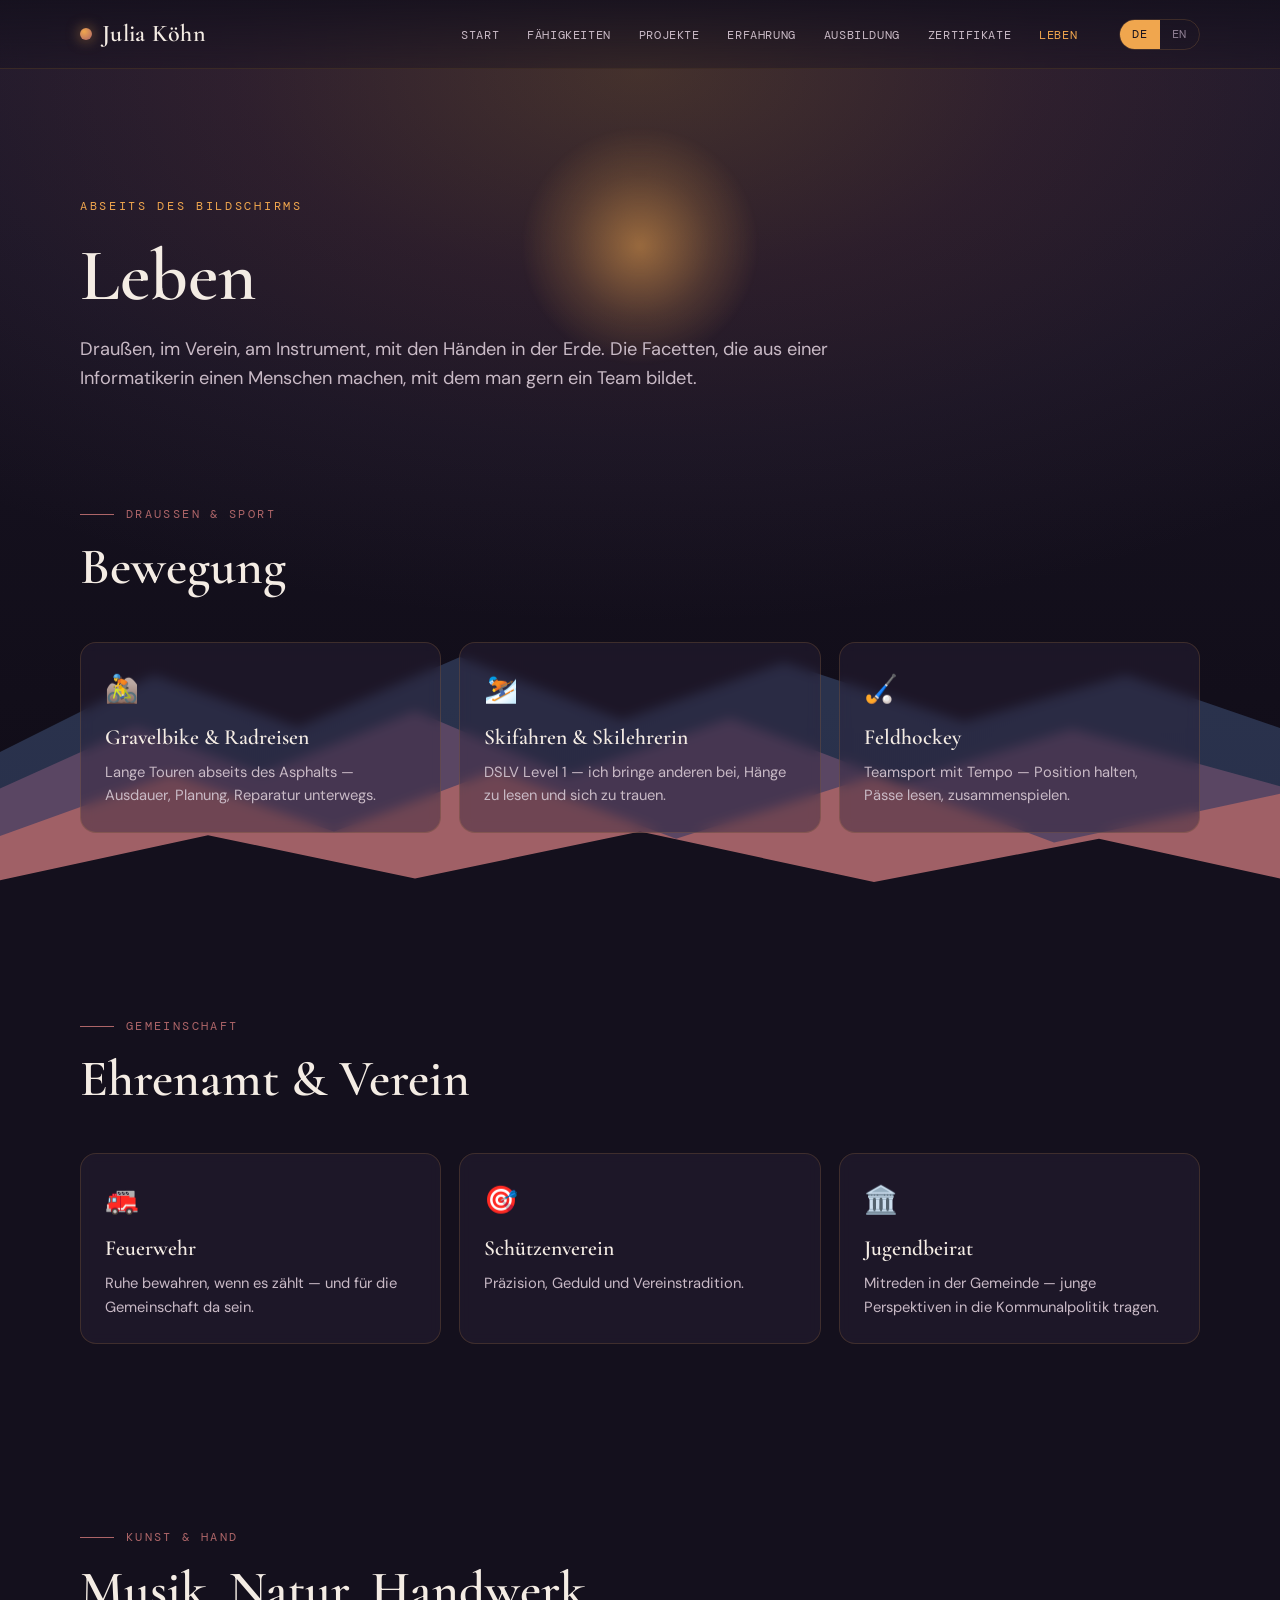
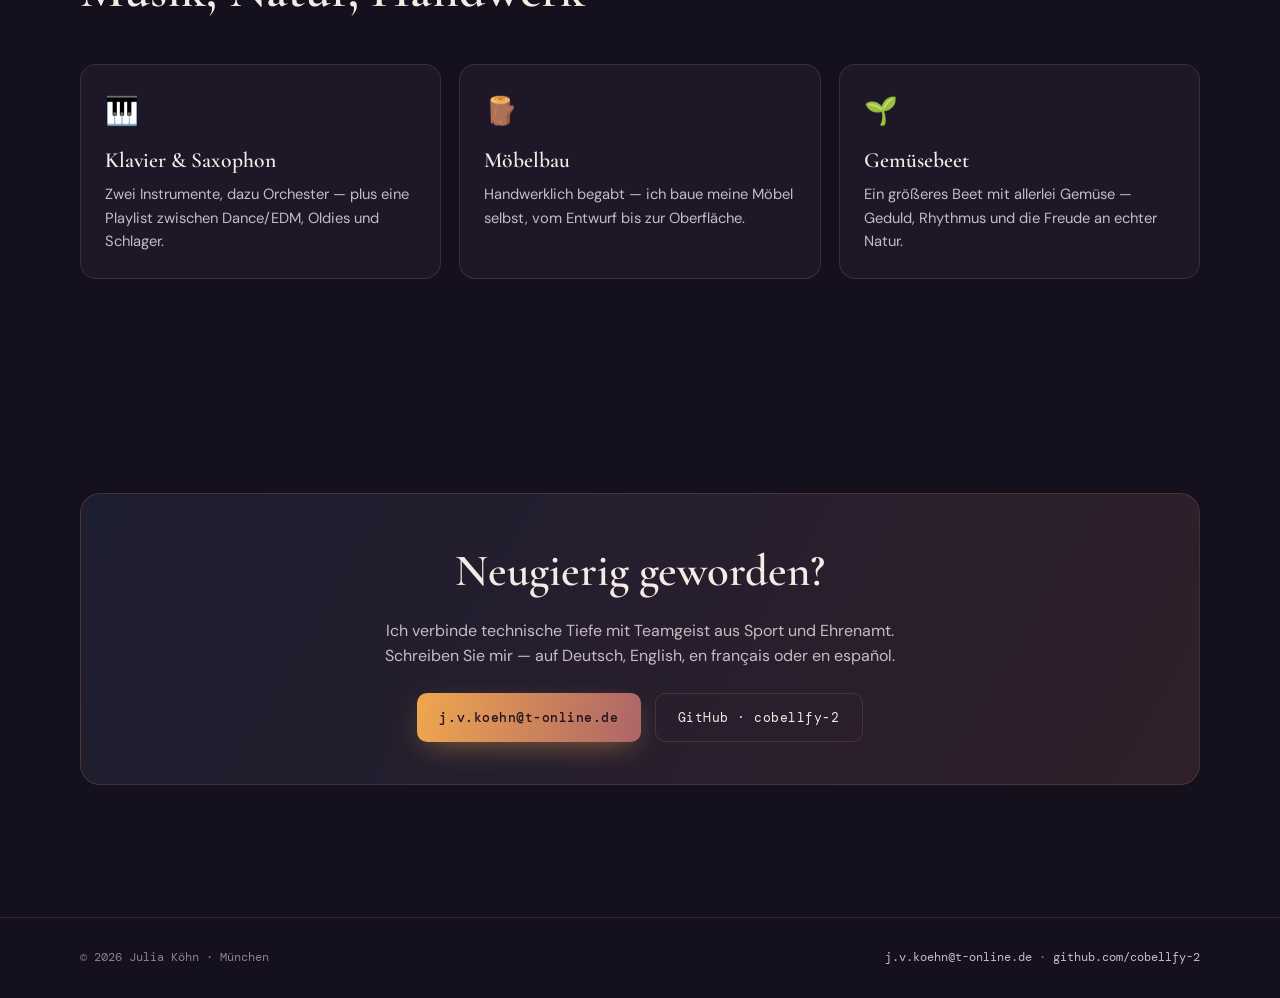
==== life.html @ fc3f9aa5 "Portfolio site" ====
<!DOCTYPE html>
<html lang="de">
<head>
<meta charset="utf-8">
<meta name="viewport" content="width=device-width, initial-scale=1">
<title data-de="Julia Köhn — Leben" data-en="Julia Köhn — Life">Julia Köhn — Leben</title>
<link rel="preconnect" href="https://fonts.googleapis.com">
<link rel="preconnect" href="https://fonts.gstatic.com" crossorigin>
<link href="https://fonts.googleapis.com/css2?family=Cormorant+Garamond:wght@500;600;700&family=DM+Mono:wght@400;500&family=DM+Sans:opsz,wght@9..40,400;9..40,500;9..40,600&display=swap" rel="stylesheet">
<link rel="stylesheet" href="assets/style.css">
</head>
<body>

<div class="sky"><div class="sun"></div></div>
<div class="stars"></div>
<svg class="ranges" viewBox="0 0 1440 460" preserveAspectRatio="xMidYMax slice" xmlns="http://www.w3.org/2000/svg">
  <path d="M0 300 L180 210 L340 268 L520 190 L700 260 L880 196 L1080 262 L1260 210 L1440 272 L1440 460 L0 460 Z" fill="#3F5177" opacity="0.55"/>
  <path d="M0 340 L160 268 L300 320 L470 250 L640 322 L820 258 L1010 330 L1200 270 L1440 336 L1440 460 L0 460 Z" fill="#6E506D" opacity="0.72"/>
  <path d="M0 392 L200 320 L380 384 L560 316 L760 392 L980 322 L1180 396 L1440 340 L1440 460 L0 460 Z" fill="#AD6568" opacity="0.85"/>
  <path d="M0 440 L240 388 L470 436 L720 384 L980 440 L1230 392 L1440 438 L1440 460 L0 460 Z" fill="#14101d"/>
</svg>

<header class="nav">
  <div class="nav-inner">
    <a class="brand" href="index.html"><span class="dot"></span>Julia&nbsp;Köhn</a>
    <button class="burger" aria-label="Menu">☰</button>
    <ul class="nav-links">
      <li><a href="index.html"  data-de="Start" data-en="Home">Start</a></li>
      <li><a href="skills.html"  data-de="Fähigkeiten" data-en="Skills">Fähigkeiten</a></li>
      <li><a href="projects.html"  data-de="Projekte" data-en="Projects">Projekte</a></li>
      <li><a href="experience.html"  data-de="Erfahrung" data-en="Experience">Erfahrung</a></li>
      <li><a href="education.html"  data-de="Ausbildung" data-en="Education">Ausbildung</a></li>
      <li><a href="certificates.html"  data-de="Zertifikate" data-en="Certificates">Zertifikate</a></li>
      <li><a href="life.html" class="active" data-de="Leben" data-en="Life">Leben</a></li>
    </ul>
    <div class="lang-toggle" role="group" aria-label="Language">
      <button data-lang="de" class="on">DE</button>
      <button data-lang="en">EN</button>
    </div>
  </div>
</header>

<main class="wrap">

  <section class="page-title">
    <p class="eyebrow reveal" data-de="Abseits des Bildschirms" data-en="Away from the screen">Abseits des Bildschirms</p>
    <h1 class="reveal d1" data-de="Leben" data-en="Life">Leben</h1>
    <p class="lede reveal d2" data-de="Draußen, im Verein, am Instrument, mit den Händen in der Erde. Die Facetten, die aus einer Informatikerin einen Menschen machen, mit dem man gern ein Team bildet." data-en="Outdoors, in clubs, at an instrument, hands in the soil. The facets that turn an informatician into someone you'd want on your team.">Draußen, im Verein, am Instrument, mit den Händen in der Erde. Die Facetten, die aus einer Informatikerin einen Menschen machen, mit dem man gern ein Team bildet.</p>
  </section>

  <section>
    <div class="sec-head reveal">
      <p class="kicker" data-de="Draußen & Sport" data-en="Outdoors & sport">Draußen &amp; Sport</p>
      <h2 data-de="Bewegung" data-en="In motion">Bewegung</h2>
    </div>
    <div class="hobbies">
      <div class="hobby reveal"><div class="ic">🚵</div><h3 data-de="Gravelbike & Radreisen" data-en="Gravel & bike touring">Gravelbike &amp; Radreisen</h3><p data-de="Lange Touren abseits des Asphalts — Ausdauer, Planung, Reparatur unterwegs." data-en="Long routes off the tarmac — endurance, planning, roadside repairs.">Lange Touren abseits des Asphalts — Ausdauer, Planung, Reparatur unterwegs.</p></div>
      <div class="hobby reveal d1"><div class="ic">⛷️</div><h3 data-de="Skifahren & Skilehrerin" data-en="Skiing & instructing">Skifahren &amp; Skilehrerin</h3><p data-de="DSLV Level 1 — ich bringe anderen bei, Hänge zu lesen und sich zu trauen." data-en="DSLV Level 1 — I teach others to read a slope and to trust themselves.">DSLV Level 1 — ich bringe anderen bei, Hänge zu lesen und sich zu trauen.</p></div>
      <div class="hobby reveal d2"><div class="ic">🏑</div><h3 data-de="Feldhockey" data-en="Field hockey">Feldhockey</h3><p data-de="Teamsport mit Tempo — Position halten, Pässe lesen, zusammenspielen." data-en="Fast team sport — holding position, reading passes, playing together.">Teamsport mit Tempo — Position halten, Pässe lesen, zusammenspielen.</p></div>
    </div>
  </section>

  <section>
    <div class="sec-head reveal">
      <p class="kicker" data-de="Gemeinschaft" data-en="Community">Gemeinschaft</p>
      <h2 data-de="Ehrenamt & Verein" data-en="Volunteering & clubs">Ehrenamt &amp; Verein</h2>
    </div>
    <div class="hobbies">
      <div class="hobby reveal"><div class="ic">🚒</div><h3 data-de="Feuerwehr" data-en="Fire brigade">Feuerwehr</h3><p data-de="Ruhe bewahren, wenn es zählt — und für die Gemeinschaft da sein." data-en="Staying calm when it counts — and being there for the community.">Ruhe bewahren, wenn es zählt — und für die Gemeinschaft da sein.</p></div>
      <div class="hobby reveal d1"><div class="ic">🎯</div><h3 data-de="Schützenverein" data-en="Marksmen's club">Schützenverein</h3><p data-de="Präzision, Geduld und Vereinstradition." data-en="Precision, patience and club tradition.">Präzision, Geduld und Vereinstradition.</p></div>
      <div class="hobby reveal d2"><div class="ic">🏛️</div><h3 data-de="Jugendbeirat" data-en="Youth council">Jugendbeirat</h3><p data-de="Mitreden in der Gemeinde — junge Perspektiven in die Kommunalpolitik tragen." data-en="A voice in the municipality — bringing young perspectives into local politics.">Mitreden in der Gemeinde — junge Perspektiven in die Kommunalpolitik tragen.</p></div>
    </div>
  </section>

  <section>
    <div class="sec-head reveal">
      <p class="kicker" data-de="Kunst & Hand" data-en="Art & craft">Kunst &amp; Hand</p>
      <h2 data-de="Musik, Natur, Handwerk" data-en="Music, nature, craft">Musik, Natur, Handwerk</h2>
    </div>
    <div class="hobbies">
      <div class="hobby reveal"><div class="ic">🎹</div><h3 data-de="Klavier & Saxophon" data-en="Piano & saxophone">Klavier &amp; Saxophon</h3><p data-de="Zwei Instrumente, dazu Orchester — plus eine Playlist zwischen Dance/EDM, Oldies und Schlager." data-en="Two instruments plus orchestra — and a playlist spanning dance/EDM, oldies and Schlager.">Zwei Instrumente, dazu Orchester — plus eine Playlist zwischen Dance/EDM, Oldies und Schlager.</p></div>
      <div class="hobby reveal d1"><div class="ic">🪵</div><h3 data-de="Möbelbau" data-en="Furniture making">Möbelbau</h3><p data-de="Handwerklich begabt — ich baue meine Möbel selbst, vom Entwurf bis zur Oberfläche." data-en="Handy with tools — I build my own furniture, from design to finish.">Handwerklich begabt — ich baue meine Möbel selbst, vom Entwurf bis zur Oberfläche.</p></div>
      <div class="hobby reveal d2"><div class="ic">🌱</div><h3 data-de="Gemüsebeet" data-en="Vegetable garden">Gemüsebeet</h3><p data-de="Ein größeres Beet mit allerlei Gemüse — Geduld, Rhythmus und die Freude an echter Natur." data-en="A sizeable bed of all sorts of vegetables — patience, rhythm and the joy of real nature.">Ein größeres Beet mit allerlei Gemüse — Geduld, Rhythmus und die Freude an echter Natur.</p></div>
    </div>
  </section>

  <section>
    <div class="contact reveal">
      <h2 data-de="Neugierig geworden?" data-en="Curious?">Neugierig geworden?</h2>
      <p data-de="Ich verbinde technische Tiefe mit Teamgeist aus Sport und Ehrenamt. Schreiben Sie mir — auf Deutsch, English, en français oder en español." data-en="I pair technical depth with the team spirit that comes from sport and volunteering. Write to me — in German, English, French or Spanish.">Ich verbinde technische Tiefe mit Teamgeist aus Sport und Ehrenamt. Schreiben Sie mir — auf Deutsch, English, en français oder en español.</p>
      <div class="row">
        <a class="btn primary" href="mailto:j.v.koehn@t-online.de">j.v.koehn@t-online.de</a>
        <a class="btn ghost" href="https://github.com/cobellfy-2" target="_blank" rel="noopener">GitHub · cobellfy-2</a>
      </div>
    </div>
  </section>

</main>

<footer class="foot">
  <div class="foot-inner">
    <span>© 2026 Julia Köhn · München</span>
    <span><a href="mailto:j.v.koehn@t-online.de">j.v.koehn@t-online.de</a> · <a href="https://github.com/cobellfy-2" target="_blank" rel="noopener">github.com/cobellfy-2</a></span>
  </div>
</footer>
<script src="assets/site.js"></script>
</body>
</html>
---- assets/style.css ----
/* =========================================================
   Julia Köhn — Portfolio
   Mountain-sunset dark theme
   Palette: #F0A64E  #AD6568  #6E506D  #3F5177
   Type:    Cormorant Garamond / DM Sans / DM Mono
   ========================================================= */

:root {
  /* sunset palette */
  --amber:  #F0A64E;
  --rose:   #AD6568;
  --plum:   #6E506D;
  --dusk:   #3F5177;

  /* dark ground */
  --night:   #14101d;
  --night-2: #1d1729;
  --panel:   rgba(45, 34, 58, 0.42);
  --panel-solid: #241b30;
  --line:    rgba(240, 166, 78, 0.16);

  /* ink */
  --ink:     #F4ECE4;
  --ink-soft:#C9BAC6;
  --ink-mute:#8E7E92;

  /* type */
  --serif: "Cormorant Garamond", Georgia, serif;
  --sans:  "DM Sans", system-ui, sans-serif;
  --mono:  "DM Mono", ui-monospace, monospace;

  --wrap: 1120px;
  --ease: cubic-bezier(.22,.61,.36,1);
}

* { box-sizing: border-box; }

html { scroll-behavior: smooth; }

body {
  margin: 0;
  font-family: var(--sans);
  color: var(--ink);
  background: var(--night);
  line-height: 1.6;
  -webkit-font-smoothing: antialiased;
  overflow-x: hidden;
}

/* ---------- atmospheric background ---------- */
.sky {
  position: fixed;
  inset: 0;
  z-index: -2;
  background:
    radial-gradient(120% 90% at 50% 8%, rgba(240,166,78,.20) 0%, rgba(173,101,104,.14) 26%, rgba(110,80,109,.10) 46%, rgba(20,16,29,0) 68%),
    linear-gradient(180deg, #1b1526 0%, #14101d 55%, #100c17 100%);
}
.sky .sun {
  position: absolute;
  left: 50%;
  top: 14vh;
  width: 240px;
  height: 240px;
  margin-left: -120px;
  border-radius: 50%;
  background: radial-gradient(circle, rgba(240,166,78,.55) 0%, rgba(240,166,78,.18) 42%, rgba(240,166,78,0) 70%);
  filter: blur(2px);
}
.ranges {
  position: fixed;
  left: 0; right: 0; bottom: 0;
  z-index: -1;
  width: 100%;
  height: 46vh;
  min-height: 320px;
  display: block;
  pointer-events: none;
}

/* stars */
.stars { position: fixed; inset: 0 0 auto 0; height: 60vh; z-index: -2; pointer-events: none; }
.stars span {
  position: absolute;
  width: 2px; height: 2px; border-radius: 50%;
  background: var(--ink);
  opacity: .0;
  animation: twinkle 5s ease-in-out infinite;
}
@keyframes twinkle { 0%,100%{opacity:.15;} 50%{opacity:.7;} }

/* ---------- layout ---------- */
.wrap { width: min(var(--wrap), 92vw); margin-inline: auto; }

section { position: relative; padding: 92px 0; }
.lead { padding-top: 132px; }

/* ---------- top nav ---------- */
header.nav {
  position: sticky; top: 0; z-index: 50;
  backdrop-filter: blur(12px);
  background: linear-gradient(180deg, rgba(20,16,29,.86), rgba(20,16,29,.35));
  border-bottom: 1px solid var(--line);
}
.nav-inner {
  width: min(var(--wrap), 92vw); margin-inline: auto;
  display: flex; align-items: center; gap: 22px;
  height: 68px;
}
.brand {
  font-family: var(--serif);
  font-size: 1.5rem; font-weight: 600; letter-spacing: .3px;
  color: var(--ink); text-decoration: none;
  display: flex; align-items: center; gap: 10px;
}
.brand .dot {
  width: 12px; height: 12px; border-radius: 50%;
  background: radial-gradient(circle at 35% 30%, var(--amber), var(--rose));
  box-shadow: 0 0 14px rgba(240,166,78,.6);
}
.nav-links {
  display: flex; gap: 4px; margin-left: auto;
  list-style: none; padding: 0; margin-block: 0;
}
.nav-links a {
  font-family: var(--mono);
  font-size: .74rem; letter-spacing: .05em; text-transform: uppercase;
  color: var(--ink-soft); text-decoration: none;
  padding: 8px 12px; border-radius: 8px;
  transition: color .2s, background .2s;
}
.nav-links a:hover { color: var(--ink); background: rgba(240,166,78,.08); }
.nav-links a.active { color: var(--amber); }

.lang-toggle {
  font-family: var(--mono);
  display: inline-flex; align-items: center;
  border: 1px solid var(--line); border-radius: 999px;
  overflow: hidden; margin-left: 8px;
}
.lang-toggle button {
  background: transparent; border: 0; cursor: pointer;
  color: var(--ink-mute);
  font-family: var(--mono); font-size: .72rem; letter-spacing: .06em;
  padding: 7px 12px; transition: color .2s, background .2s;
}
.lang-toggle button.on { color: var(--night); background: var(--amber); }

.burger {
  display: none; margin-left: auto;
  background: transparent; border: 1px solid var(--line);
  border-radius: 8px; color: var(--ink); cursor: pointer;
  width: 42px; height: 38px; font-size: 1.2rem;
}

/* ---------- hero ---------- */
.hero { padding: 128px 0 40px; }
.eyebrow {
  font-family: var(--mono); font-size: .76rem;
  letter-spacing: .22em; text-transform: uppercase;
  color: var(--amber); margin: 0 0 22px;
}
.hero h1 {
  font-family: var(--serif);
  font-weight: 600;
  font-size: clamp(2.9rem, 7vw, 5.6rem);
  line-height: 1.02; margin: 0 0 8px;
  letter-spacing: -.01em;
}
.hero h1 .accent {
  background: linear-gradient(100deg, var(--amber), var(--rose) 55%, var(--plum));
  -webkit-background-clip: text; background-clip: text; color: transparent;
}
.hero .sub {
  font-size: 1.22rem; color: var(--ink-soft);
  max-width: 58ch; margin: 20px 0 0;
}
.hero .meta {
  display: flex; flex-wrap: wrap; gap: 10px 24px;
  margin-top: 30px; font-family: var(--mono);
  font-size: .82rem; color: var(--ink-mute);
}
.hero .meta span { display: inline-flex; align-items: center; gap: 8px; }
.hero .meta span::before {
  content: ""; width: 6px; height: 6px; border-radius: 50%;
  background: var(--amber);
}
.cta-row { margin-top: 38px; display: flex; flex-wrap: wrap; gap: 14px; }
.btn {
  font-family: var(--mono); font-size: .82rem; letter-spacing: .04em;
  text-decoration: none; padding: 13px 22px; border-radius: 10px;
  display: inline-flex; align-items: center; gap: 9px;
  transition: transform .18s var(--ease), box-shadow .2s, background .2s;
}
.btn.primary {
  background: linear-gradient(100deg, var(--amber), var(--rose));
  color: #201421; font-weight: 500;
  box-shadow: 0 10px 30px -10px rgba(240,166,78,.55);
}
.btn.primary:hover { transform: translateY(-2px); box-shadow: 0 16px 40px -12px rgba(240,166,78,.7); }
.btn.ghost { border: 1px solid var(--line); color: var(--ink); }
.btn.ghost:hover { background: rgba(240,166,78,.08); transform: translateY(-2px); }

/* ---------- section headings ---------- */
.sec-head { margin-bottom: 46px; max-width: 62ch; }
.sec-head .kicker {
  font-family: var(--mono); font-size: .74rem; letter-spacing: .2em;
  text-transform: uppercase; color: var(--rose);
  display: flex; align-items: center; gap: 12px; margin: 0 0 16px;
}
.sec-head .kicker::before {
  content: ""; width: 34px; height: 1px; background: var(--rose);
}
.sec-head h2 {
  font-family: var(--serif); font-weight: 600;
  font-size: clamp(2rem, 4.4vw, 3.2rem); line-height: 1.08; margin: 0;
}
.sec-head p { color: var(--ink-soft); font-size: 1.06rem; margin: 16px 0 0; }

/* ---------- cards ---------- */
.grid { display: grid; gap: 20px; }
.g-2 { grid-template-columns: repeat(2, 1fr); }
.g-3 { grid-template-columns: repeat(3, 1fr); }

.card {
  background: var(--panel);
  border: 1px solid var(--line);
  border-radius: 16px;
  padding: 26px;
  backdrop-filter: blur(6px);
  transition: transform .25s var(--ease), border-color .25s, box-shadow .25s;
}
.card:hover {
  transform: translateY(-4px);
  border-color: rgba(240,166,78,.4);
  box-shadow: 0 18px 44px -22px rgba(240,166,78,.5);
}
.card h3 {
  font-family: var(--serif); font-size: 1.55rem; font-weight: 600;
  margin: 0 0 8px;
}
.card p { color: var(--ink-soft); margin: 0; font-size: .98rem; }
.card .num {
  font-family: var(--mono); font-size: .78rem; color: var(--amber);
  letter-spacing: .1em;
}

/* skill meters */
.skill-row { margin-bottom: 22px; }
.skill-row:last-child { margin-bottom: 0; }
.skill-row .top {
  display: flex; justify-content: space-between; align-items: baseline;
  margin-bottom: 8px;
}
.skill-row .name { font-weight: 500; }
.skill-row .lvl { font-family: var(--mono); font-size: .74rem; color: var(--ink-mute); }
.bar { height: 6px; border-radius: 999px; background: rgba(255,255,255,.06); overflow: hidden; }
.bar i {
  display: block; height: 100%; width: 0;
  background: linear-gradient(90deg, var(--dusk), var(--plum) 40%, var(--rose) 72%, var(--amber));
  border-radius: 999px;
  transition: width 1.1s var(--ease);
}

/* chips */
.chips { display: flex; flex-wrap: wrap; gap: 9px; margin-top: 4px; }
.chip {
  font-family: var(--mono); font-size: .74rem;
  border: 1px solid var(--line); border-radius: 999px;
  padding: 6px 12px; color: var(--ink-soft);
  background: rgba(63,81,119,.16);
}
.chip.hot { border-color: rgba(240,166,78,.45); color: var(--amber); background: rgba(240,166,78,.08); }

/* timeline */
.timeline { position: relative; margin-top: 8px; }
.timeline::before {
  content: ""; position: absolute; left: 9px; top: 6px; bottom: 6px;
  width: 2px; background: linear-gradient(180deg, var(--amber), var(--rose), var(--plum), var(--dusk));
  opacity: .5;
}
.tl-item { position: relative; padding: 0 0 34px 44px; }
.tl-item:last-child { padding-bottom: 0; }
.tl-item::before {
  content: ""; position: absolute; left: 3px; top: 4px;
  width: 14px; height: 14px; border-radius: 50%;
  background: var(--night); border: 2px solid var(--amber);
  box-shadow: 0 0 0 4px rgba(240,166,78,.12);
}
.tl-item .when { font-family: var(--mono); font-size: .76rem; color: var(--amber); letter-spacing: .04em; }
.tl-item h3 { font-family: var(--serif); font-size: 1.5rem; font-weight: 600; margin: 4px 0 2px; }
.tl-item .org { color: var(--ink-soft); font-size: .96rem; }
.tl-item .body { color: var(--ink-soft); margin: 10px 0 0; font-size: .96rem; }

/* project cards */
.proj { display: flex; flex-direction: column; }
.proj .tag { font-family: var(--mono); font-size: .72rem; color: var(--rose); letter-spacing: .1em; text-transform: uppercase; }
.proj h3 { margin: 6px 0 10px; }
.proj .metric-row { display: flex; gap: 22px; margin: 16px 0; flex-wrap: wrap; }
.proj .metric { }
.proj .metric b { font-family: var(--serif); font-size: 1.7rem; color: var(--amber); display: block; line-height: 1; }
.proj .metric small { font-family: var(--mono); font-size: .68rem; color: var(--ink-mute); letter-spacing: .05em; }
.proj .links { margin-top: auto; padding-top: 16px; display: flex; gap: 16px; }
.proj .links a { font-family: var(--mono); font-size: .78rem; color: var(--amber); text-decoration: none; border-bottom: 1px solid rgba(240,166,78,.3); padding-bottom: 2px; }
.proj .links a:hover { border-color: var(--amber); }

/* language spans */
[data-en] { }

/* fact grid */
.facts { display: grid; grid-template-columns: repeat(4,1fr); gap: 18px; margin-top: 40px; }
.fact { text-align: left; }
.fact b { font-family: var(--serif); font-size: 2.6rem; color: var(--amber); line-height: 1; display: block; }
.fact span { font-family: var(--mono); font-size: .72rem; color: var(--ink-mute); letter-spacing: .06em; }

/* language list */
.lang-list { display: grid; gap: 14px; }
.lang-list .row { display: flex; align-items: center; gap: 16px; }
.lang-list .flag {
  font-family: var(--serif); font-size: 1.2rem; font-weight: 600;
  width: 46px; text-align: center; color: var(--amber);
}
.lang-list .pips { display: flex; gap: 5px; }
.lang-list .pip { width: 26px; height: 6px; border-radius: 3px; background: rgba(255,255,255,.08); }
.lang-list .pip.on { background: linear-gradient(90deg, var(--rose), var(--amber)); }
.lang-list .cefr { font-family: var(--mono); font-size: .74rem; color: var(--ink-mute); margin-left: auto; }

/* hobby grid */
.hobbies { display: grid; grid-template-columns: repeat(3,1fr); gap: 18px; }
.hobby {
  border: 1px solid var(--line); border-radius: 16px; padding: 24px;
  background: var(--panel); backdrop-filter: blur(6px);
  transition: transform .25s var(--ease), border-color .25s;
}
.hobby:hover { transform: translateY(-4px); border-color: rgba(240,166,78,.4); }
.hobby .ic { font-size: 1.7rem; margin-bottom: 10px; }
.hobby h3 { font-family: var(--serif); font-size: 1.35rem; font-weight: 600; margin: 0 0 6px; }
.hobby p { color: var(--ink-soft); font-size: .92rem; margin: 0; }

/* contact strip */
.contact {
  border: 1px solid var(--line); border-radius: 20px;
  background: linear-gradient(120deg, rgba(63,81,119,.22), rgba(173,101,104,.18));
  padding: 42px; text-align: center; margin-top: 30px;
}
.contact h2 { font-family: var(--serif); font-weight: 600; font-size: clamp(1.8rem,4vw,2.8rem); margin: 0 0 10px; }
.contact p { color: var(--ink-soft); margin: 0 auto 24px; max-width: 50ch; }
.contact .row { display: flex; gap: 14px; justify-content: center; flex-wrap: wrap; }

/* footer */
footer.foot {
  border-top: 1px solid var(--line); margin-top: 40px;
  padding: 30px 0; color: var(--ink-mute);
  font-family: var(--mono); font-size: .78rem;
}
.foot-inner { width: min(var(--wrap),92vw); margin-inline:auto; display:flex; justify-content: space-between; flex-wrap: wrap; gap: 14px; }
.foot-inner a { color: var(--ink-soft); text-decoration: none; }
.foot-inner a:hover { color: var(--amber); }

/* reveal animation */
.reveal { opacity: 0; transform: translateY(26px); transition: opacity .7s var(--ease), transform .7s var(--ease); }
.reveal.in { opacity: 1; transform: none; }
.reveal.d1 { transition-delay: .08s; }
.reveal.d2 { transition-delay: .16s; }
.reveal.d3 { transition-delay: .24s; }
.reveal.d4 { transition-delay: .32s; }

/* page intro title block shared */
.page-title { padding-top: 128px; padding-bottom: 20px; }
.page-title h1 {
  font-family: var(--serif); font-weight: 600;
  font-size: clamp(2.6rem, 6vw, 4.6rem); line-height: 1.04; margin: 8px 0 0;
}
.page-title .lede { color: var(--ink-soft); font-size: 1.14rem; max-width: 62ch; margin: 20px 0 0; }

/* responsive */
@media (max-width: 860px) {
  .g-2, .g-3 { grid-template-columns: 1fr; }
  .facts { grid-template-columns: repeat(2,1fr); }
  .hobbies { grid-template-columns: 1fr 1fr; }
  .nav-links {
    position: fixed; inset: 68px 0 auto 0;
    flex-direction: column; gap: 0;
    background: var(--night-2); border-bottom: 1px solid var(--line);
    padding: 12px 5vw 20px; transform: translateY(-140%);
    transition: transform .3s var(--ease); margin: 0;
  }
  .nav-links.open { transform: none; }
  .nav-links a { padding: 12px 8px; }
  .burger { display: block; }
  .foot-inner { flex-direction: column; }
}
@media (max-width: 520px) {
  .facts, .hobbies { grid-template-columns: 1fr; }
}

@media (prefers-reduced-motion: reduce) {
  * { animation: none !important; scroll-behavior: auto; }
  .reveal { opacity: 1; transform: none; transition: none; }
  .bar i { transition: none; }
}
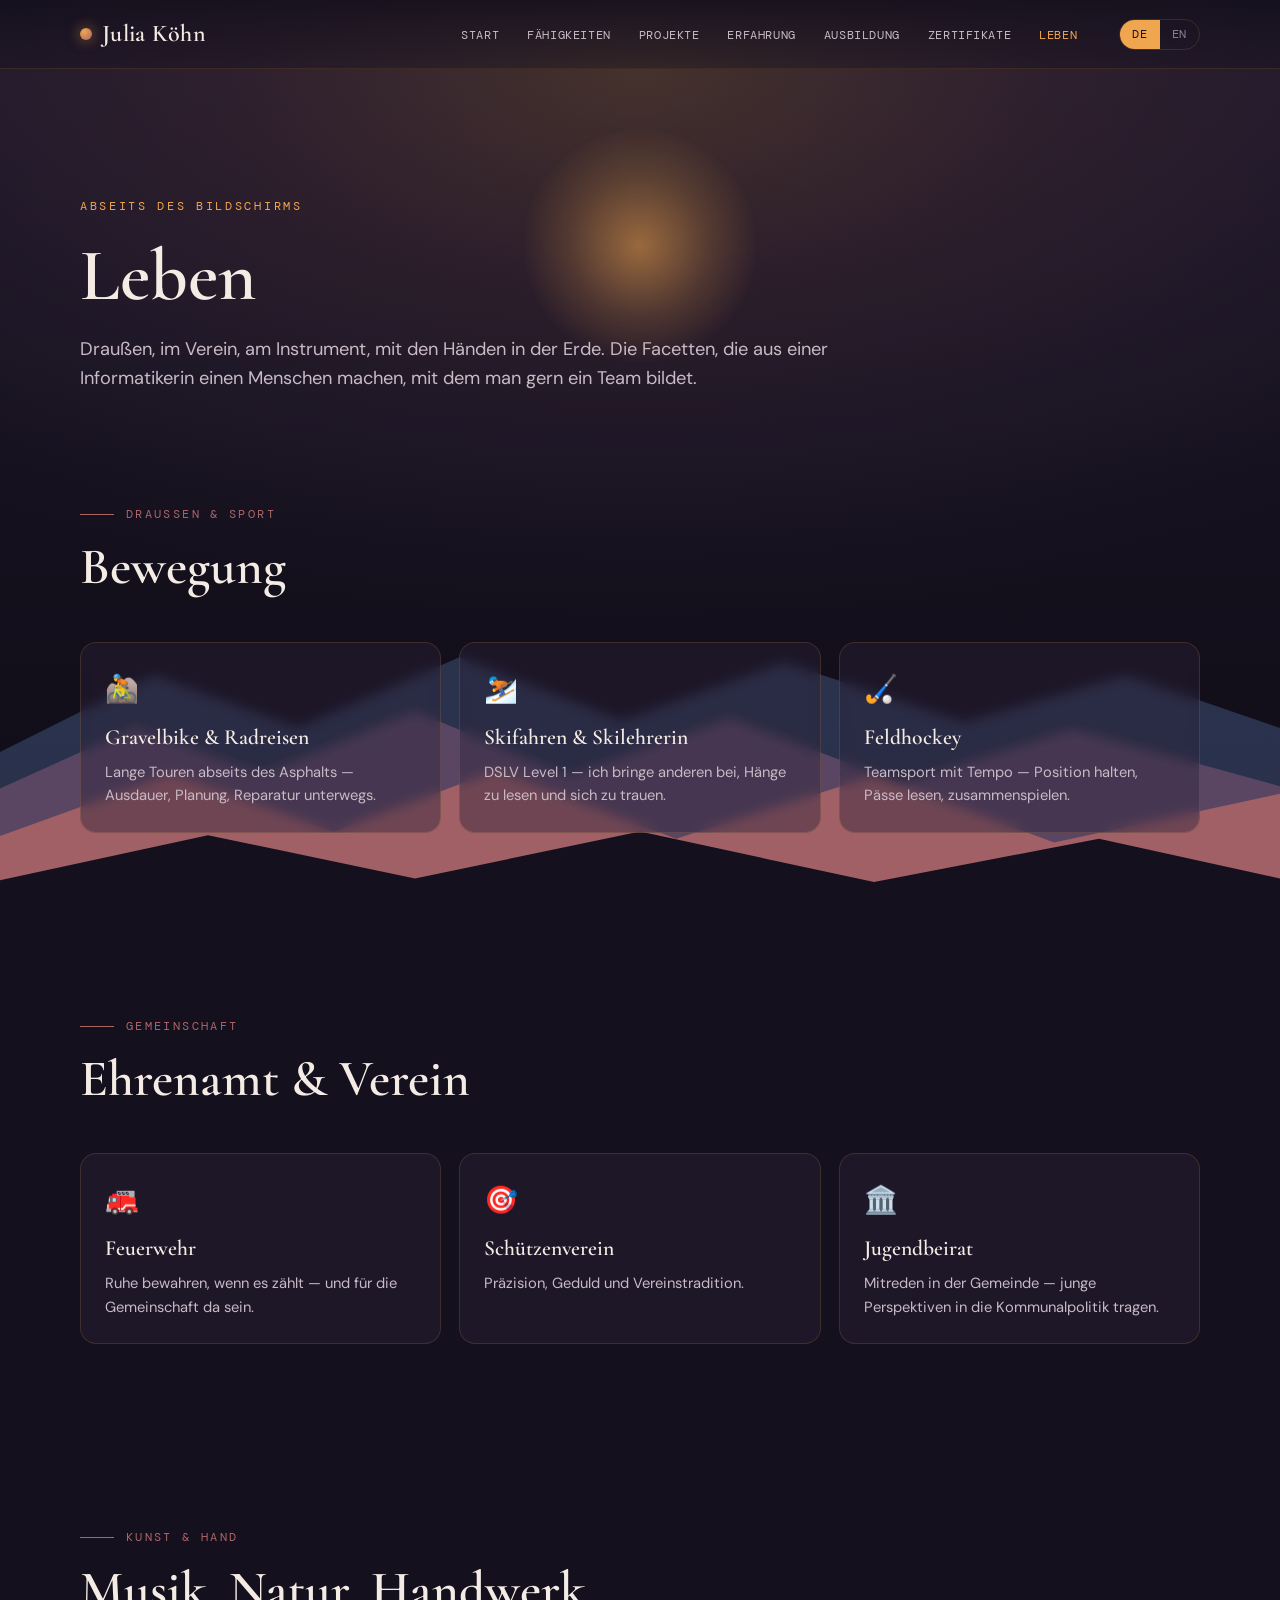
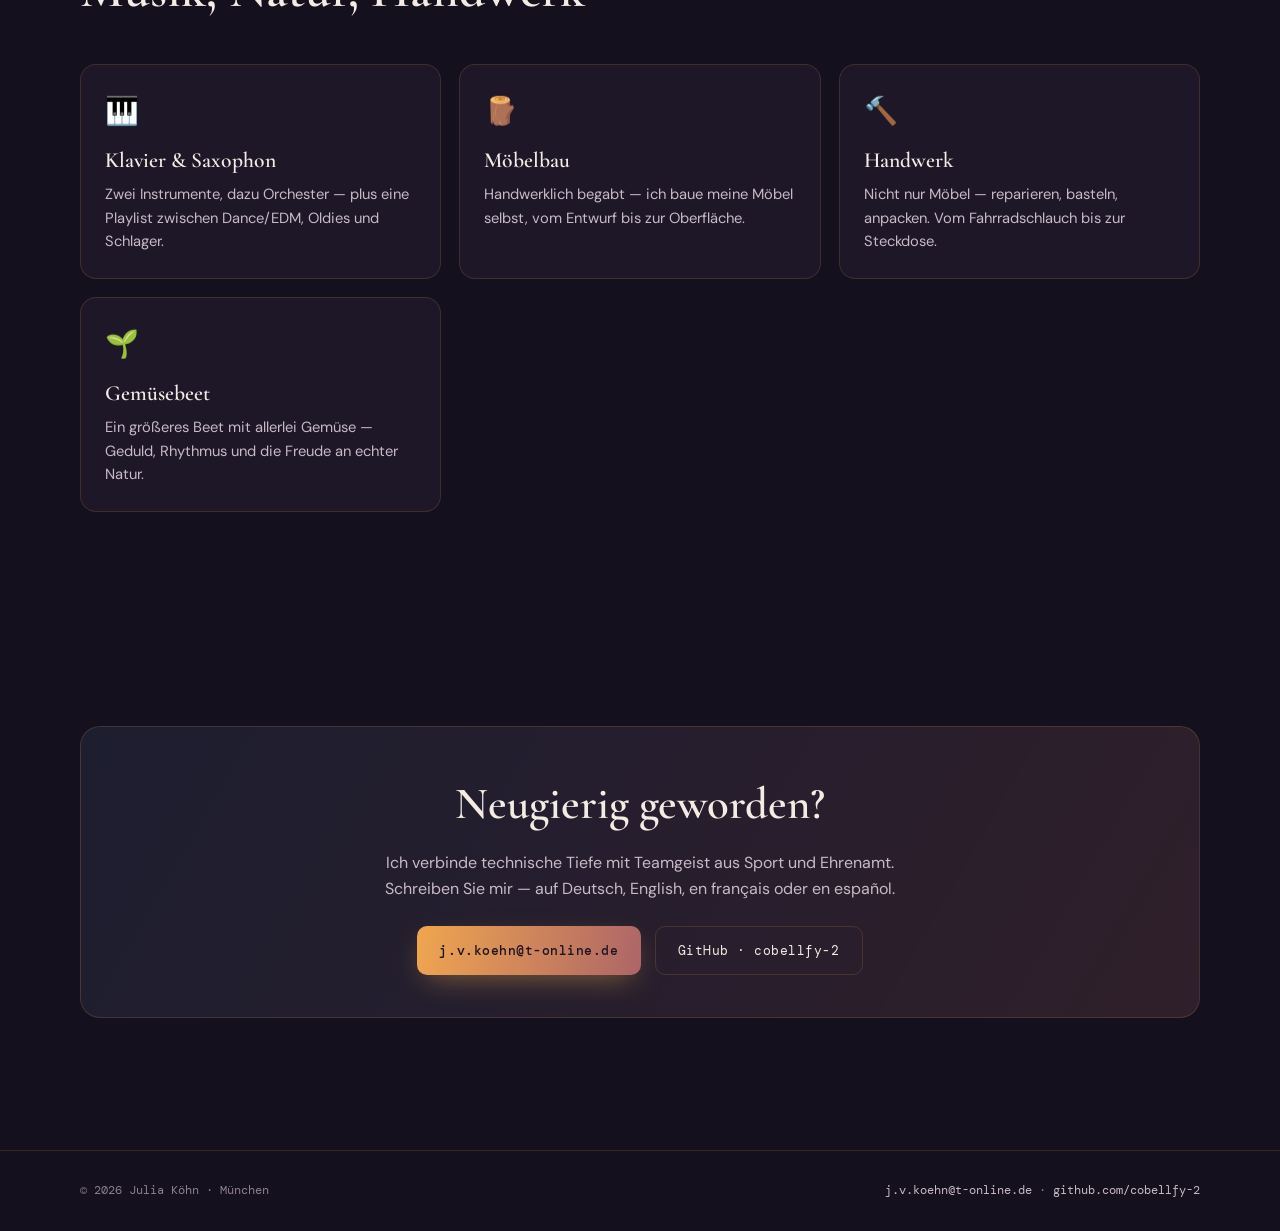
==== commit cfdc449d: "Add six Leben detail pages and link them from hobby cards Skifahren, Graveln, Feuerwehr, Schützenver" ====
--- a/life.html
+++ b/life.html
@@ -54,8 +54,8 @@
       <h2 data-de="Bewegung" data-en="In motion">Bewegung</h2>
     </div>
     <div class="hobbies">
-      <div class="hobby reveal"><div class="ic">🚵</div><h3 data-de="Gravelbike & Radreisen" data-en="Gravel & bike touring">Gravelbike &amp; Radreisen</h3><p data-de="Lange Touren abseits des Asphalts — Ausdauer, Planung, Reparatur unterwegs." data-en="Long routes off the tarmac — endurance, planning, roadside repairs.">Lange Touren abseits des Asphalts — Ausdauer, Planung, Reparatur unterwegs.</p></div>
-      <div class="hobby reveal d1"><div class="ic">⛷️</div><h3 data-de="Skifahren & Skilehrerin" data-en="Skiing & instructing">Skifahren &amp; Skilehrerin</h3><p data-de="DSLV Level 1 — ich bringe anderen bei, Hänge zu lesen und sich zu trauen." data-en="DSLV Level 1 — I teach others to read a slope and to trust themselves.">DSLV Level 1 — ich bringe anderen bei, Hänge zu lesen und sich zu trauen.</p></div>
+      <a class="hobby reveal" href="graveln.html" style="text-decoration:none;color:inherit;display:block"><div class="ic">🚵</div><h3 data-de="Gravelbike & Radreisen" data-en="Gravel & bike touring">Gravelbike &amp; Radreisen</h3><p data-de="Lange Touren abseits des Asphalts — Ausdauer, Planung, Reparatur unterwegs." data-en="Long routes off the tarmac — endurance, planning, roadside repairs.">Lange Touren abseits des Asphalts — Ausdauer, Planung, Reparatur unterwegs.</p></a>
+      <a class="hobby reveal d1" href="skifahren.html" style="text-decoration:none;color:inherit;display:block"><div class="ic">⛷️</div><h3 data-de="Skifahren & Skilehrerin" data-en="Skiing & instructing">Skifahren &amp; Skilehrerin</h3><p data-de="DSLV Level 1 — ich bringe anderen bei, Hänge zu lesen und sich zu trauen." data-en="DSLV Level 1 — I teach others to read a slope and to trust themselves.">DSLV Level 1 — ich bringe anderen bei, Hänge zu lesen und sich zu trauen.</p></a>
       <div class="hobby reveal d2"><div class="ic">🏑</div><h3 data-de="Feldhockey" data-en="Field hockey">Feldhockey</h3><p data-de="Teamsport mit Tempo — Position halten, Pässe lesen, zusammenspielen." data-en="Fast team sport — holding position, reading passes, playing together.">Teamsport mit Tempo — Position halten, Pässe lesen, zusammenspielen.</p></div>
     </div>
   </section>
@@ -66,8 +66,8 @@
       <h2 data-de="Ehrenamt & Verein" data-en="Volunteering & clubs">Ehrenamt &amp; Verein</h2>
     </div>
     <div class="hobbies">
-      <div class="hobby reveal"><div class="ic">🚒</div><h3 data-de="Feuerwehr" data-en="Fire brigade">Feuerwehr</h3><p data-de="Ruhe bewahren, wenn es zählt — und für die Gemeinschaft da sein." data-en="Staying calm when it counts — and being there for the community.">Ruhe bewahren, wenn es zählt — und für die Gemeinschaft da sein.</p></div>
-      <div class="hobby reveal d1"><div class="ic">🎯</div><h3 data-de="Schützenverein" data-en="Marksmen's club">Schützenverein</h3><p data-de="Präzision, Geduld und Vereinstradition." data-en="Precision, patience and club tradition.">Präzision, Geduld und Vereinstradition.</p></div>
+      <a class="hobby reveal" href="feuerwehr.html" style="text-decoration:none;color:inherit;display:block"><div class="ic">🚒</div><h3 data-de="Feuerwehr" data-en="Fire brigade">Feuerwehr</h3><p data-de="Ruhe bewahren, wenn es zählt — und für die Gemeinschaft da sein." data-en="Staying calm when it counts — and being there for the community.">Ruhe bewahren, wenn es zählt — und für die Gemeinschaft da sein.</p></a>
+      <a class="hobby reveal d1" href="schuetzen.html" style="text-decoration:none;color:inherit;display:block"><div class="ic">🎯</div><h3 data-de="Schützenverein" data-en="Marksmen's club">Schützenverein</h3><p data-de="Präzision, Geduld und Vereinstradition." data-en="Precision, patience and club tradition.">Präzision, Geduld und Vereinstradition.</p></a>
       <div class="hobby reveal d2"><div class="ic">🏛️</div><h3 data-de="Jugendbeirat" data-en="Youth council">Jugendbeirat</h3><p data-de="Mitreden in der Gemeinde — junge Perspektiven in die Kommunalpolitik tragen." data-en="A voice in the municipality — bringing young perspectives into local politics.">Mitreden in der Gemeinde — junge Perspektiven in die Kommunalpolitik tragen.</p></div>
     </div>
   </section>
@@ -79,8 +79,9 @@
     </div>
     <div class="hobbies">
       <div class="hobby reveal"><div class="ic">🎹</div><h3 data-de="Klavier & Saxophon" data-en="Piano & saxophone">Klavier &amp; Saxophon</h3><p data-de="Zwei Instrumente, dazu Orchester — plus eine Playlist zwischen Dance/EDM, Oldies und Schlager." data-en="Two instruments plus orchestra — and a playlist spanning dance/EDM, oldies and Schlager.">Zwei Instrumente, dazu Orchester — plus eine Playlist zwischen Dance/EDM, Oldies und Schlager.</p></div>
-      <div class="hobby reveal d1"><div class="ic">🪵</div><h3 data-de="Möbelbau" data-en="Furniture making">Möbelbau</h3><p data-de="Handwerklich begabt — ich baue meine Möbel selbst, vom Entwurf bis zur Oberfläche." data-en="Handy with tools — I build my own furniture, from design to finish.">Handwerklich begabt — ich baue meine Möbel selbst, vom Entwurf bis zur Oberfläche.</p></div>
-      <div class="hobby reveal d2"><div class="ic">🌱</div><h3 data-de="Gemüsebeet" data-en="Vegetable garden">Gemüsebeet</h3><p data-de="Ein größeres Beet mit allerlei Gemüse — Geduld, Rhythmus und die Freude an echter Natur." data-en="A sizeable bed of all sorts of vegetables — patience, rhythm and the joy of real nature.">Ein größeres Beet mit allerlei Gemüse — Geduld, Rhythmus und die Freude an echter Natur.</p></div>
+      <a class="hobby reveal d1" href="moebelbau.html" style="text-decoration:none;color:inherit;display:block"><div class="ic">🪵</div><h3 data-de="Möbelbau" data-en="Furniture making">Möbelbau</h3><p data-de="Handwerklich begabt — ich baue meine Möbel selbst, vom Entwurf bis zur Oberfläche." data-en="Handy with tools — I build my own furniture, from design to finish.">Handwerklich begabt — ich baue meine Möbel selbst, vom Entwurf bis zur Oberfläche.</p></a>
+      <a class="hobby reveal d2" href="handwerk.html" style="text-decoration:none;color:inherit;display:block"><div class="ic">🔨</div><h3 data-de="Handwerk" data-en="Craft & DIY">Handwerk</h3><p data-de="Nicht nur Möbel — reparieren, basteln, anpacken. Vom Fahrradschlauch bis zur Steckdose." data-en="Not just furniture — repairing, tinkering, getting hands dirty. From bike tubes to wiring.">Nicht nur Möbel — reparieren, basteln, anpacken. Vom Fahrradschlauch bis zur Steckdose.</p></a>
+      <div class="hobby reveal d3"><div class="ic">🌱</div><h3 data-de="Gemüsebeet" data-en="Vegetable garden">Gemüsebeet</h3><p data-de="Ein größeres Beet mit allerlei Gemüse — Geduld, Rhythmus und die Freude an echter Natur." data-en="A sizeable bed of all sorts of vegetables — patience, rhythm and the joy of real nature.">Ein größeres Beet mit allerlei Gemüse — Geduld, Rhythmus und die Freude an echter Natur.</p></div>
     </div>
   </section>
 
